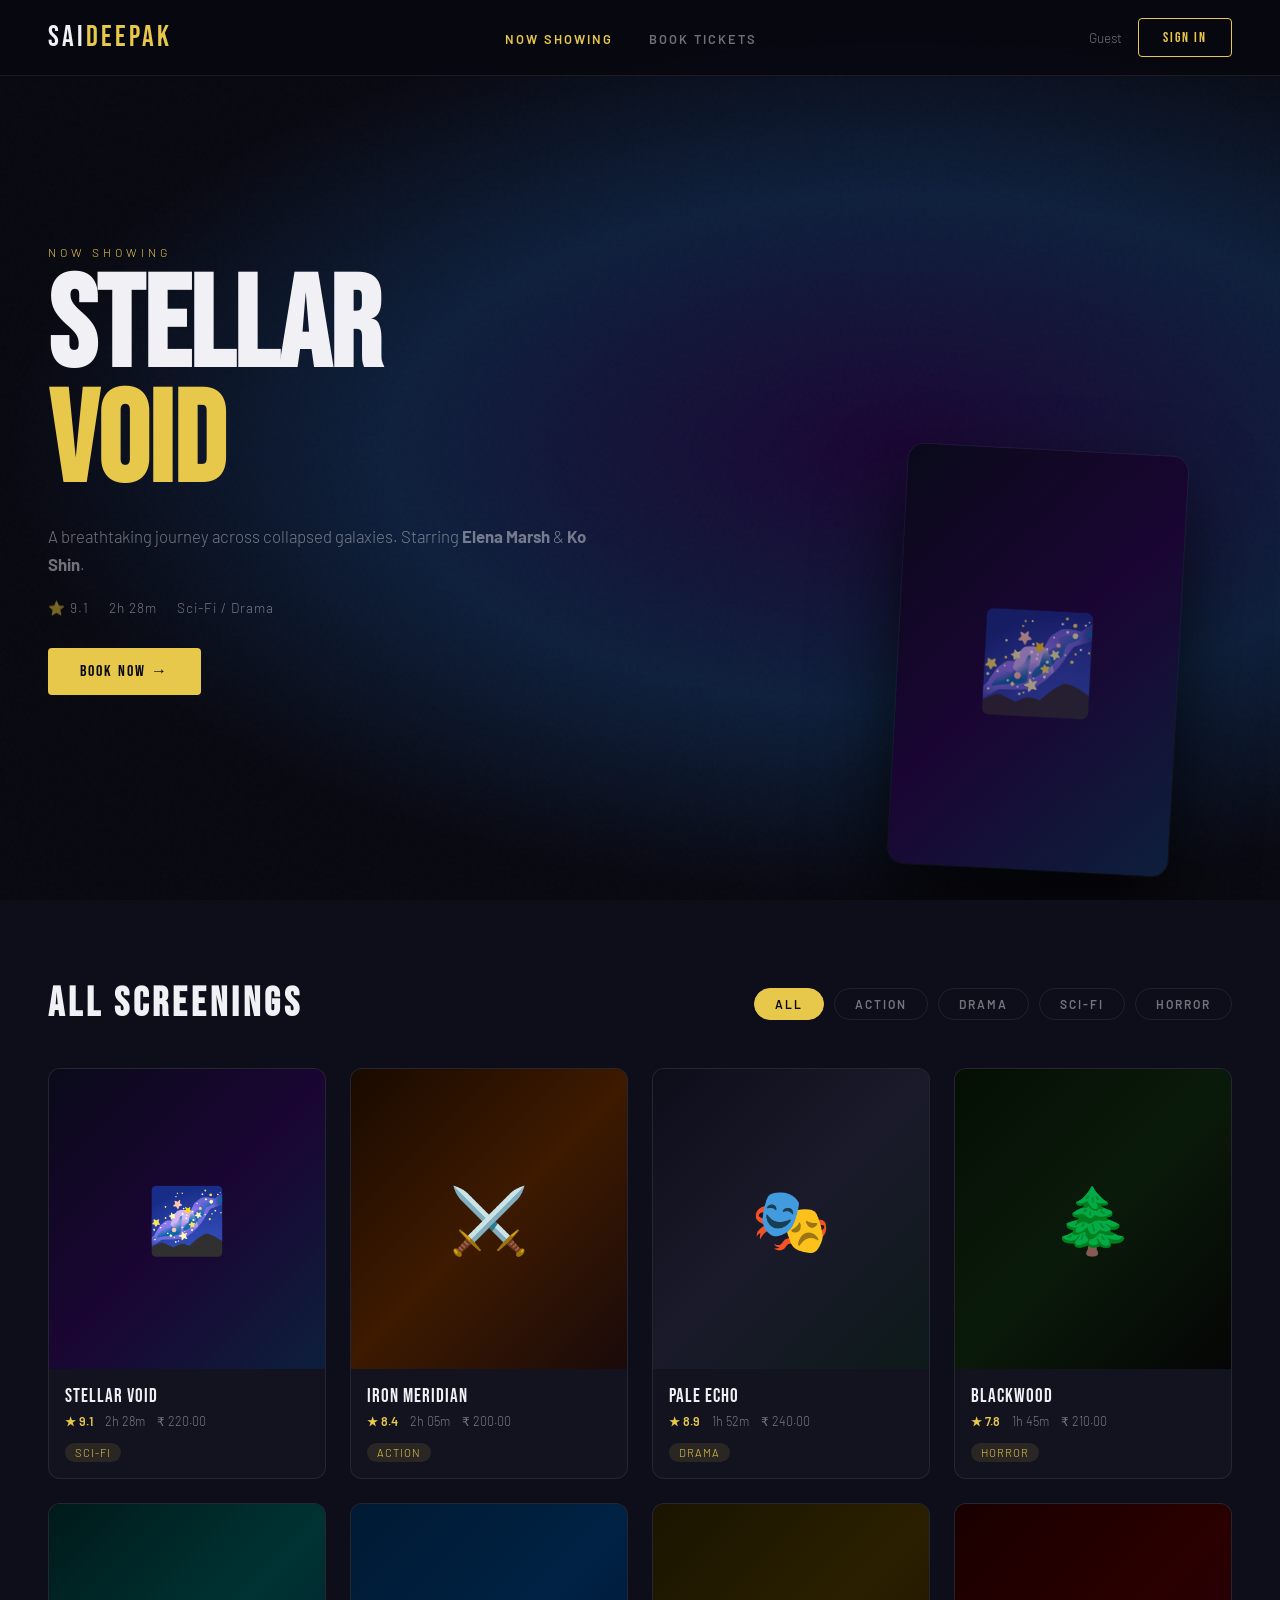
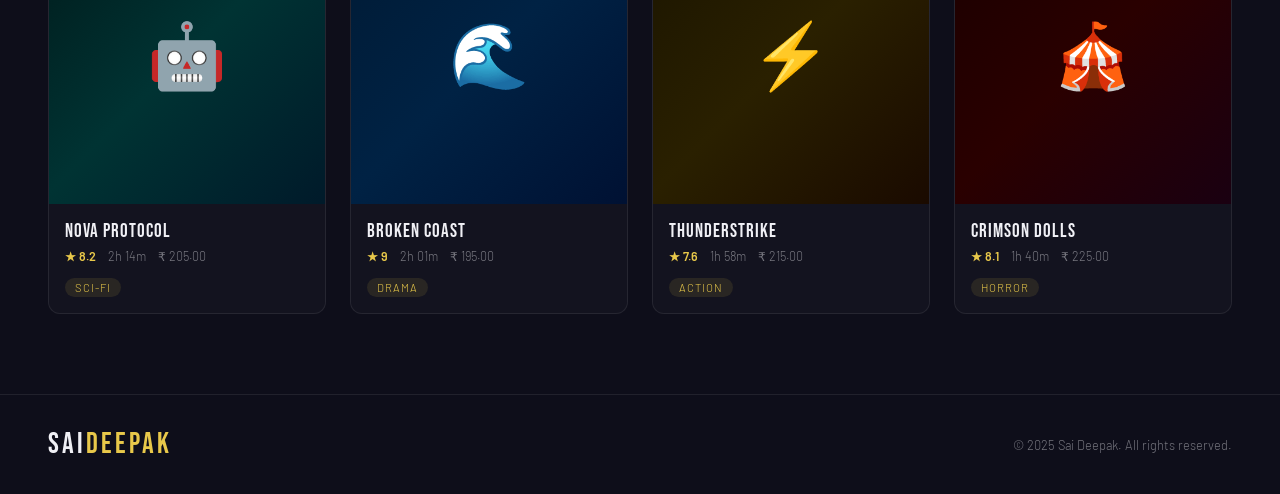
==== index.html @ ee4453c6 "Add files via upload" ====
<!DOCTYPE html>
<html lang="en">
<head>
  <meta charset="UTF-8" />
  <meta name="viewport" content="width=device-width, initial-scale=1.0"/>
  <title>Sai Deepak — Book Your Experience</title>
  <link rel="stylesheet" href="style.css"/>
  <link href="https://fonts.googleapis.com/css2?family=Bebas+Neue&family=Barlow:ital,wght@0,300;0,400;0,600;1,300&display=swap" rel="stylesheet"/>
</head>
<body>

<!-- NAV -->
<nav class="navbar">
  <div class="logo">SAI<span>DEEPAK</span></div>
  <ul class="nav-links">
    <li><a href="index.html" class="active">Now Showing</a></li>
    <li><a href="booking.html">Book Tickets</a></li>
  </ul>
  <div class="nav-user">
    <span id="userGreeting">Guest</span>
    <button class="btn-outline nav-auth-btn" onclick="openModal('loginModal')">Sign In</button>
  </div>
</nav>

<!-- HERO -->
<section class="hero">
  <div class="hero-bg">
    <div class="hero-grain"></div>
  </div>
  <div class="hero-content">
    <p class="hero-sub">NOW SHOWING</p>
    <h1 class="hero-title">STELLAR<br/><em>VOID</em></h1>
    <p class="hero-desc">A breathtaking journey across collapsed galaxies. Starring <strong>Elena Marsh</strong> & <strong>Ko Shin</strong>.</p>
    <div class="hero-meta">
      <span>⭐ 9.1</span>
      <span>2h 28m</span>
      <span>Sci-Fi / Drama</span>
    </div>
    <a href="booking.html?movie=stellar-void" class="btn-primary">BOOK NOW →</a>
  </div>
  <div class="hero-poster">
    <div class="poster-card featured">
      <div class="poster-img" style="background: linear-gradient(135deg,#0a0a1a,#1a0533,#0d1f3c);">
        <div class="poster-overlay-art">🌌</div>
      </div>
    </div>
  </div>
</section>

<!-- MOVIES GRID -->
<section class="movies-section" id="moviesSection">
  <div class="section-header">
    <h2>ALL SCREENINGS</h2>
    <div class="filter-bar">
      <button class="filter-btn active" onclick="filterMovies('all',this)">All</button>
      <button class="filter-btn" onclick="filterMovies('action',this)">Action</button>
      <button class="filter-btn" onclick="filterMovies('drama',this)">Drama</button>
      <button class="filter-btn" onclick="filterMovies('sci-fi',this)">Sci-Fi</button>
      <button class="filter-btn" onclick="filterMovies('horror',this)">Horror</button>
    </div>
  </div>
  <div class="movies-grid" id="moviesGrid"></div>
</section>

<!-- MY BOOKINGS SECTION -->
<section class="my-bookings-section hidden" id="myBookings">
  <div class="section-header">
    <h2>MY BOOKINGS</h2>
  </div>
  <div id="bookingsList" class="bookings-list"></div>
</section>

<!-- LOGIN MODAL -->
<div class="modal-overlay hidden" id="loginModal">
  <div class="modal">
    <button class="modal-close" onclick="closeModal('loginModal')">✕</button>
    <h2>SIGN IN</h2>
    <form id="loginForm" onsubmit="handleLogin(event)" autocomplete="on">
      <div class="form-group">
        <label>Email</label>
        <input type="email" id="loginEmail" placeholder="you@email.com" required/>
      </div>
      <div class="form-group">
        <label>Password</label>
        <input type="password" id="loginPassword" placeholder="••••••••" required/>
      </div>
      <button type="submit" class="btn-primary full-width">Sign In</button>
      <p class="form-switch">No account? <a href="#" onclick="switchModal('loginModal','registerModal')">Register</a></p>
    </form>
  </div>
</div>

<!-- REGISTER MODAL -->
<div class="modal-overlay hidden" id="registerModal">
  <div class="modal">
    <button class="modal-close" onclick="closeModal('registerModal')">✕</button>
    <h2>CREATE ACCOUNT</h2>
    <form id="registerForm" onsubmit="handleRegister(event)">
      <div class="form-group">
        <label>Full Name</label>
        <input type="text" id="regName" placeholder="Your Name" required/>
      </div>
      <div class="form-group">
        <label>Email</label>
        <input type="email" id="regEmail" placeholder="you@email.com" required/>
      </div>
      <div class="form-group">
        <label>Password</label>
        <input type="password" id="regPassword" placeholder="••••••••" required/>
      </div>
      <button type="submit" class="btn-primary full-width">Create Account</button>
      <p class="form-switch">Have an account? <a href="#" onclick="switchModal('registerModal','loginModal')">Sign In</a></p>
    </form>
  </div>
</div>

<!-- TOAST -->
<div class="toast hidden" id="toast"></div>

<footer class="footer">
  <div class="footer-inner">
    <div class="logo">SAI<span>DEEPAK</span></div>
    <p>© 2025 Sai Deepak. All rights reserved.</p>
  </div>
</footer>

<script src="app.js"></script>
</body>
</html>
---- style.css ----
/* ===== CSS VARIABLES ===== */
:root {
  --black: #080810;
  --dark: #0e0e1a;
  --card: #13131f;
  --card2: #1a1a2a;
  --border: rgba(255,255,255,0.08);
  --gold: #e8c84a;
  --gold2: #f5d76e;
  --red: #e63946;
  --white: #f0f0f5;
  --muted: rgba(240,240,245,0.45);
  --font-display: 'Bebas Neue', sans-serif;
  --font-body: 'Barlow', sans-serif;
  --radius: 12px;
  --transition: 0.25s cubic-bezier(0.4,0,0.2,1);
}

*, *::before, *::after { box-sizing: border-box; margin: 0; padding: 0; }

html { scroll-behavior: smooth; }

body {
  background: var(--black);
  color: var(--white);
  font-family: var(--font-body);
  font-weight: 300;
  min-height: 100vh;
  overflow-x: hidden;
}

a { color: inherit; text-decoration: none; }

/* ===== SCROLLBAR ===== */
::-webkit-scrollbar { width: 6px; }
::-webkit-scrollbar-track { background: var(--dark); }
::-webkit-scrollbar-thumb { background: var(--gold); border-radius: 3px; }

/* ===== NAVBAR ===== */
.navbar {
  position: fixed; top: 0; left: 0; right: 0; z-index: 100;
  display: flex; align-items: center; justify-content: space-between;
  padding: 18px 48px;
  background: rgba(8,8,16,0.85);
  backdrop-filter: blur(20px);
  border-bottom: 1px solid var(--border);
}

.logo {
  font-family: var(--font-display);
  font-size: 1.8rem;
  letter-spacing: 3px;
  color: var(--white);
}
.logo span { color: var(--gold); }
.logo a { text-decoration: none; }

.nav-links {
  display: flex; gap: 36px; list-style: none;
}
.nav-links a {
  font-size: 0.8rem;
  font-weight: 600;
  letter-spacing: 2px;
  text-transform: uppercase;
  color: var(--muted);
  transition: color var(--transition);
}
.nav-links a:hover, .nav-links a.active { color: var(--gold); }

.nav-user {
  display: flex; align-items: center; gap: 16px;
  font-size: 0.85rem; color: var(--muted);
}

/* ===== BUTTONS ===== */
.btn-primary {
  display: inline-block;
  padding: 14px 32px;
  background: var(--gold);
  color: var(--black);
  font-family: var(--font-display);
  font-size: 1rem;
  letter-spacing: 2px;
  border: none; border-radius: 4px;
  cursor: pointer;
  transition: background var(--transition), transform var(--transition), box-shadow var(--transition);
}
.btn-primary:hover {
  background: var(--gold2);
  transform: translateY(-2px);
  box-shadow: 0 8px 30px rgba(232,200,74,0.35);
}
.btn-primary:active { transform: translateY(0); }
.btn-primary.full-width { width: 100%; text-align: center; margin-top: 8px; }

.btn-outline {
  display: inline-block;
  padding: 10px 24px;
  background: transparent;
  color: var(--gold);
  font-family: var(--font-display);
  font-size: 0.9rem;
  letter-spacing: 2px;
  border: 1px solid var(--gold);
  border-radius: 4px;
  cursor: pointer;
  transition: all var(--transition);
}
.btn-outline:hover { background: var(--gold); color: var(--black); }

/* ===== HERO ===== */
.hero {
  min-height: 100vh;
  display: flex; align-items: center;
  padding: 120px 48px 80px;
  position: relative; overflow: hidden;
}
.hero-bg {
  position: absolute; inset: 0;
  background: radial-gradient(ellipse at 70% 50%, #1a0533 0%, #0d1f3c 40%, #080810 70%);
  z-index: 0;
}
.hero-grain {
  position: absolute; inset: 0;
  background-image: url("data:image/svg+xml,%3Csvg viewBox='0 0 256 256' xmlns='http://www.w3.org/2000/svg'%3E%3Cfilter id='noise'%3E%3CfeTurbulence type='fractalNoise' baseFrequency='0.9' numOctaves='4' stitchTiles='stitch'/%3E%3C/filter%3E%3Crect width='100%25' height='100%25' filter='url(%23noise)' opacity='0.04'/%3E%3C/svg%3E");
  opacity: 0.5;
}

.hero-content {
  position: relative; z-index: 2;
  max-width: 560px;
  animation: fadeInUp 0.8s ease both;
}
.hero-sub {
  font-size: 0.75rem; letter-spacing: 4px;
  color: var(--gold); margin-bottom: 12px;
}
.hero-title {
  font-family: var(--font-display);
  font-size: clamp(4rem, 10vw, 8rem);
  line-height: 0.9;
  color: var(--white);
  margin-bottom: 20px;
}
.hero-title em { color: var(--gold); font-style: normal; }
.hero-desc { color: var(--muted); font-size: 1.05rem; line-height: 1.7; margin-bottom: 20px; }
.hero-meta {
  display: flex; gap: 20px; margin-bottom: 32px;
  font-size: 0.85rem; color: var(--muted); letter-spacing: 1px;
}

.hero-poster {
  position: absolute; right: 8%; top: 50%;
  transform: translateY(-50%);
  z-index: 2;
  animation: fadeInRight 0.9s ease 0.2s both;
}
.poster-card.featured {
  width: 280px; height: 420px;
  border-radius: 16px; overflow: hidden;
  box-shadow: 0 40px 80px rgba(0,0,0,0.7), 0 0 0 1px rgba(255,255,255,0.06);
  transform: rotate(3deg);
}
.poster-img {
  width: 100%; height: 100%;
  display: flex; align-items: center; justify-content: center;
}
.poster-overlay-art { font-size: 6rem; opacity: 0.6; }

/* ===== MOVIES SECTION ===== */
.movies-section {
  padding: 80px 48px;
  background: var(--dark);
}

.section-header {
  display: flex; align-items: center; justify-content: space-between;
  margin-bottom: 40px;
}
.section-header h2 {
  font-family: var(--font-display);
  font-size: 2.5rem; letter-spacing: 4px;
}

.filter-bar { display: flex; gap: 10px; flex-wrap: wrap; }
.filter-btn {
  padding: 8px 20px;
  background: transparent;
  color: var(--muted);
  border: 1px solid var(--border);
  border-radius: 100px;
  font-size: 0.75rem; letter-spacing: 2px;
  font-family: var(--font-body); font-weight: 600;
  text-transform: uppercase;
  cursor: pointer;
  transition: all var(--transition);
}
.filter-btn:hover, .filter-btn.active {
  background: var(--gold); color: var(--black);
  border-color: var(--gold);
}

.movies-grid {
  display: grid;
  grid-template-columns: repeat(auto-fill, minmax(220px, 1fr));
  gap: 24px;
}

.movie-card {
  background: var(--card);
  border-radius: var(--radius);
  overflow: hidden;
  border: 1px solid var(--border);
  transition: transform var(--transition), box-shadow var(--transition);
  cursor: pointer;
  animation: fadeInUp 0.5s ease both;
}
.movie-card:hover {
  transform: translateY(-6px);
  box-shadow: 0 20px 50px rgba(0,0,0,0.6);
}
.movie-thumb {
  height: 300px;
  display: flex; align-items: center; justify-content: center;
  font-size: 4rem;
  position: relative; overflow: hidden;
}
.movie-thumb-overlay {
  position: absolute; inset: 0;
  background: linear-gradient(to top, rgba(0,0,0,0.8), transparent);
  display: flex; align-items: flex-end; padding: 16px;
  opacity: 0; transition: opacity var(--transition);
}
.movie-card:hover .movie-thumb-overlay { opacity: 1; }

.movie-info { padding: 16px; }
.movie-title { font-family: var(--font-display); font-size: 1.2rem; letter-spacing: 1px; margin-bottom: 6px; }
.movie-meta { font-size: 0.78rem; color: var(--muted); display: flex; gap: 12px; margin-bottom: 12px; }
.movie-rating { color: var(--gold); font-weight: 600; }
.movie-genre-tag {
  display: inline-block;
  padding: 3px 10px;
  background: rgba(232,200,74,0.1);
  color: var(--gold);
  border-radius: 100px;
  font-size: 0.7rem; letter-spacing: 1px; text-transform: uppercase;
}

/* ===== MY BOOKINGS ===== */
.my-bookings-section { padding: 80px 48px; }

.bookings-list { display: flex; flex-direction: column; gap: 16px; }

.booking-item {
  background: var(--card);
  border: 1px solid var(--border);
  border-radius: var(--radius);
  padding: 20px 24px;
  display: flex; align-items: center; gap: 20px;
}
.booking-item-icon { font-size: 2.5rem; }
.booking-item-info h3 { font-family: var(--font-display); font-size: 1.3rem; letter-spacing: 1px; }
.booking-item-info p { color: var(--muted); font-size: 0.85rem; margin-top: 4px; }
.booking-badge {
  margin-left: auto;
  background: rgba(232,200,74,0.15);
  color: var(--gold);
  padding: 6px 14px;
  border-radius: 100px;
  font-size: 0.75rem; letter-spacing: 1px; font-weight: 600;
}

/* ===== BOOKING PAGE ===== */
.booking-page {
  min-height: 100vh;
  padding: 120px 48px 80px;
  background: var(--black);
}

.booking-container { max-width: 860px; margin: 0 auto; }

.steps {
  display: flex; align-items: center; margin-bottom: 56px;
}
.step {
  display: flex; align-items: center; gap: 10px;
  font-size: 0.8rem; letter-spacing: 2px; text-transform: uppercase;
  color: var(--muted); font-weight: 600;
  transition: color var(--transition);
}
.step span {
  font-family: var(--font-display); font-size: 1.3rem;
  color: var(--border);
  transition: color var(--transition);
}
.step.active { color: var(--white); }
.step.active span { color: var(--gold); }
.step.done { color: var(--gold); }
.step-line { flex: 1; height: 1px; background: var(--border); margin: 0 20px; }

.booking-step h2 {
  font-family: var(--font-display);
  font-size: 2.2rem; letter-spacing: 3px;
  margin-bottom: 32px;
}

/* Movie Select */
.movie-select-grid {
  display: grid;
  grid-template-columns: repeat(auto-fill, minmax(180px, 1fr));
  gap: 16px; margin-bottom: 40px;
}
.movie-select-card {
  background: var(--card);
  border: 2px solid var(--border);
  border-radius: var(--radius);
  padding: 16px; cursor: pointer;
  transition: all var(--transition);
  text-align: center;
}
.movie-select-card:hover { border-color: rgba(232,200,74,0.4); }
.movie-select-card.selected { border-color: var(--gold); background: rgba(232,200,74,0.07); }
.movie-select-card .card-emoji { font-size: 2.5rem; margin-bottom: 10px; }
.movie-select-card h4 { font-family: var(--font-display); font-size: 1rem; letter-spacing: 1px; }
.movie-select-card p { font-size: 0.75rem; color: var(--muted); margin-top: 4px; }

/* Date & Time Pills */
.showtime-section h3 {
  font-family: var(--font-display);
  font-size: 1.1rem; letter-spacing: 2px; color: var(--muted);
  margin-bottom: 14px; margin-top: 28px;
}
.date-pills, .time-pills { display: flex; gap: 10px; flex-wrap: wrap; margin-bottom: 12px; }
.date-pill, .time-pill {
  padding: 10px 20px;
  background: var(--card);
  border: 1px solid var(--border);
  border-radius: 8px;
  cursor: pointer; font-size: 0.85rem;
  transition: all var(--transition);
}
.date-pill:hover, .time-pill:hover { border-color: var(--gold); color: var(--gold); }
.date-pill.selected, .time-pill.selected {
  background: var(--gold); color: var(--black);
  border-color: var(--gold); font-weight: 600;
}
.time-pill span { font-size: 0.7rem; color: var(--muted); display: block; }
.time-pill.selected span { color: rgba(0,0,0,0.6); }

/* SEAT MAP */
.screen-label {
  text-align: center; font-size: 0.75rem; letter-spacing: 6px;
  color: var(--muted); margin-bottom: 32px;
  padding-bottom: 16px;
  border-bottom: 2px solid rgba(255,255,255,0.06);
}

.seat-map {
  display: flex; flex-direction: column; gap: 10px;
  align-items: center; margin-bottom: 24px;
}
.seat-row { display: flex; gap: 8px; align-items: center; }
.seat-row-label {
  width: 24px; text-align: right;
  font-size: 0.7rem; color: var(--muted); margin-right: 8px;
  font-weight: 600;
}
.seat {
  width: 36px; height: 30px;
  background: var(--card2);
  border: 1px solid var(--border);
  border-radius: 6px 6px 3px 3px;
  cursor: pointer;
  transition: all 0.15s ease;
  position: relative;
}
.seat:hover:not(.taken) { background: rgba(232,200,74,0.25); border-color: var(--gold); }
.seat.selected { background: var(--gold); border-color: var(--gold2); }
.seat.taken { background: rgba(230,57,70,0.2); border-color: rgba(230,57,70,0.3); cursor: not-allowed; }
.seat-gap { width: 20px; }

.seat-legend { display: flex; gap: 24px; justify-content: center; margin-bottom: 20px; font-size: 0.8rem; color: var(--muted); }
.seat-demo {
  display: inline-block; width: 20px; height: 16px;
  border-radius: 3px; border: 1px solid; margin-right: 6px;
  vertical-align: middle;
}
.seat-demo.available { background: var(--card2); border-color: var(--border); }
.seat-demo.selected { background: var(--gold); border-color: var(--gold); }
.seat-demo.taken { background: rgba(230,57,70,0.2); border-color: rgba(230,57,70,0.3); }

.seat-summary { text-align: center; font-size: 0.9rem; color: var(--muted); margin-bottom: 28px; }

.step-actions { display: flex; gap: 16px; justify-content: flex-end; margin-top: 32px; }

/* CONFIRMATION CARD */
.confirmation-card {
  background: var(--card);
  border: 1px solid var(--border);
  border-radius: var(--radius);
  padding: 24px 28px;
  margin-bottom: 28px;
}
.confirmation-card h3 { font-family: var(--font-display); font-size: 1.6rem; letter-spacing: 2px; margin-bottom: 14px; }
.confirm-row { display: flex; justify-content: space-between; padding: 8px 0; border-bottom: 1px solid var(--border); font-size: 0.9rem; }
.confirm-row:last-child { border: none; }
.confirm-row span:first-child { color: var(--muted); }
.confirm-total { margin-top: 12px; font-size: 1.1rem; font-weight: 600; color: var(--gold); }

/* FORM */
.form-group { margin-bottom: 18px; }
.form-group label { display: block; font-size: 0.75rem; letter-spacing: 2px; text-transform: uppercase; color: var(--muted); margin-bottom: 8px; font-weight: 600; }
.form-group input {
  width: 100%;
  padding: 13px 16px;
  background: var(--card);
  border: 1px solid var(--border);
  border-radius: 8px;
  color: var(--white);
  font-family: var(--font-body);
  font-size: 0.95rem;
  transition: border-color var(--transition);
}
.form-group input:focus { outline: none; border-color: var(--gold); }
.form-row { display: grid; grid-template-columns: 1fr 1fr; gap: 16px; }
.form-switch { text-align: center; margin-top: 14px; font-size: 0.85rem; color: var(--muted); }
.form-switch a { color: var(--gold); }

/* SUCCESS MODAL */
.success-modal { text-align: center; }
.success-icon { font-size: 4rem; margin-bottom: 16px; }
.success-modal h2 { font-family: var(--font-display); font-size: 2rem; letter-spacing: 3px; margin-bottom: 20px; color: var(--gold); }

/* ===== MODAL ===== */
.modal-overlay {
  position: fixed; inset: 0; z-index: 200;
  background: rgba(0,0,0,0.8); backdrop-filter: blur(8px);
  display: flex; align-items: center; justify-content: center;
  animation: fadeIn 0.2s ease;
}
.modal {
  background: var(--card);
  border: 1px solid var(--border);
  border-radius: 16px;
  padding: 40px;
  width: 100%; max-width: 440px;
  position: relative;
  animation: slideUp 0.3s ease;
}
.modal h2 { font-family: var(--font-display); font-size: 2rem; letter-spacing: 3px; margin-bottom: 28px; }
.modal-close {
  position: absolute; top: 16px; right: 16px;
  background: transparent; border: none;
  color: var(--muted); font-size: 1.2rem; cursor: pointer;
  width: 32px; height: 32px; border-radius: 50%;
  transition: all var(--transition);
}
.modal-close:hover { background: rgba(255,255,255,0.08); color: var(--white); }

/* ===== TOAST ===== */
.toast {
  position: fixed; bottom: 32px; right: 32px; z-index: 300;
  background: var(--card2);
  border: 1px solid var(--gold);
  border-radius: 8px;
  padding: 14px 24px;
  font-size: 0.9rem;
  animation: slideInRight 0.3s ease;
  max-width: 320px;
}
.toast.success { border-color: #4caf50; color: #4caf50; }
.toast.error { border-color: var(--red); color: var(--red); }

/* ===== FOOTER ===== */
.footer {
  background: var(--dark);
  border-top: 1px solid var(--border);
  padding: 32px 48px;
}
.footer-inner { display: flex; align-items: center; justify-content: space-between; }
.footer p { color: var(--muted); font-size: 0.8rem; }

/* ===== UTILITIES ===== */
.hidden { display: none !important; }

/* ===== ANIMATIONS ===== */
@keyframes fadeIn { from { opacity: 0; } to { opacity: 1; } }
@keyframes fadeInUp { from { opacity: 0; transform: translateY(30px); } to { opacity: 1; transform: translateY(0); } }
@keyframes fadeInRight { from { opacity: 0; transform: translateX(40px); } to { opacity: 1; transform: translateX(0); } }
@keyframes slideUp { from { opacity: 0; transform: translateY(40px); } to { opacity: 1; transform: translateY(0); } }
@keyframes slideInRight { from { opacity: 0; transform: translateX(30px); } to { opacity: 1; transform: translateX(0); } }

/* ===== RESPONSIVE ===== */
@media (max-width: 768px) {
  .navbar { padding: 14px 20px; }
  .nav-links { display: none; }
  .hero { padding: 100px 20px 60px; flex-direction: column; }
  .hero-poster { position: relative; right: auto; top: auto; transform: none; margin-top: 40px; }
  .hero-title { font-size: 3.5rem; }
  .movies-section, .booking-page, .my-bookings-section { padding: 60px 20px; }
  .section-header { flex-direction: column; align-items: flex-start; gap: 16px; }
  .steps { overflow-x: auto; }
  .step-line { min-width: 30px; }
  .form-row { grid-template-columns: 1fr; }
  .footer-inner { flex-direction: column; gap: 16px; text-align: center; }
}
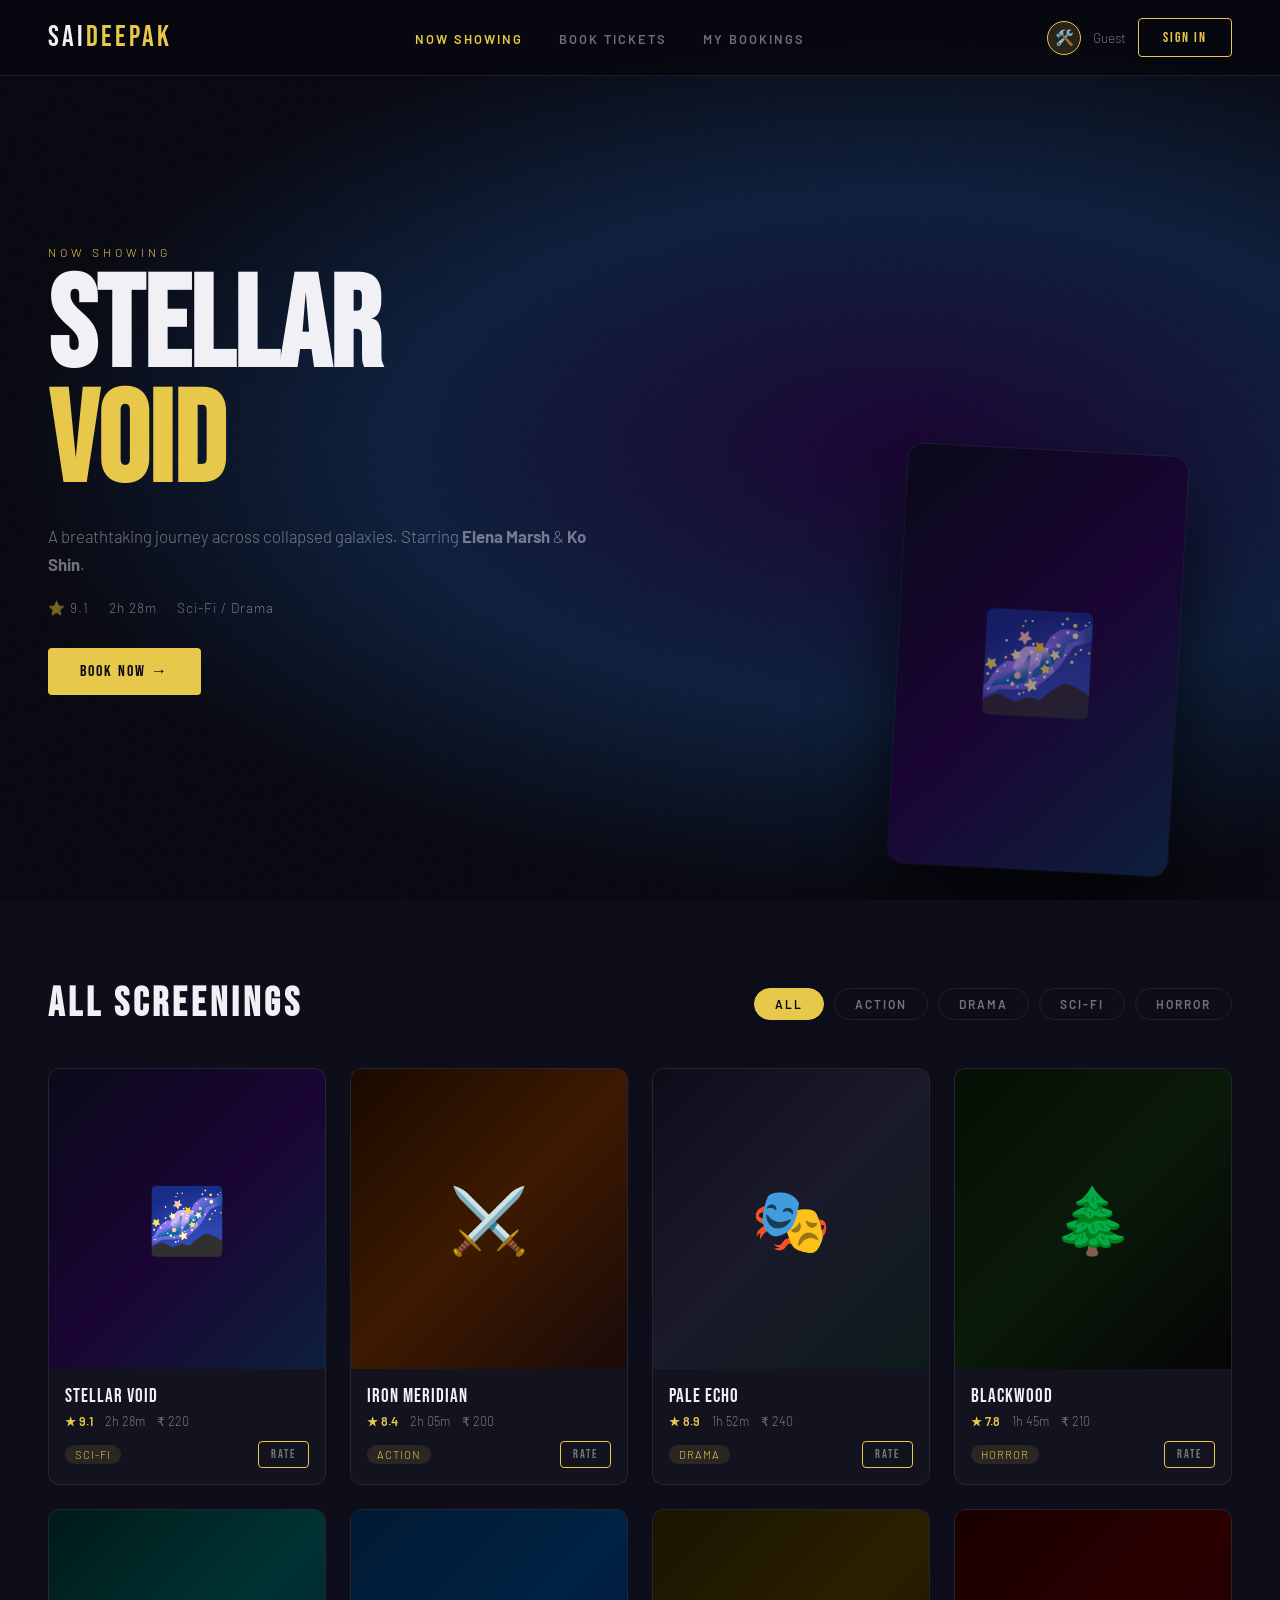
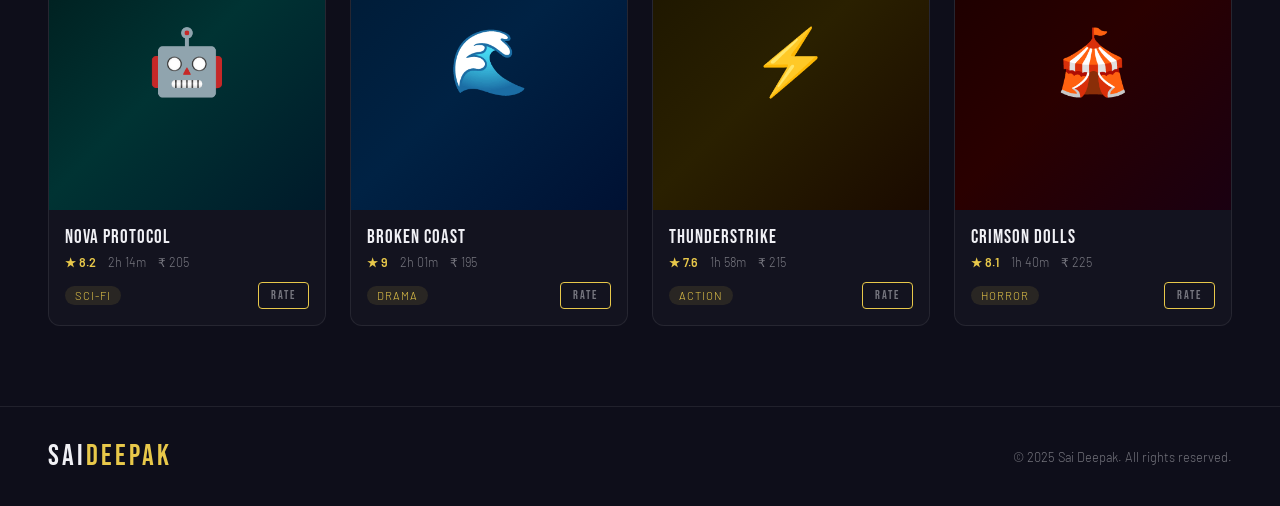
==== commit f30b3300: "Add files via upload" ====
--- a/index.html
+++ b/index.html
@@ -15,22 +15,25 @@
   <ul class="nav-links">
     <li><a href="index.html" class="active">Now Showing</a></li>
     <li><a href="booking.html">Book Tickets</a></li>
+    <li><a href="#" id="navMyBookings" onclick="showMyBookings(event)">My Bookings</a></li>
   </ul>
   <div class="nav-user">
+    <a href="admin.html" class="round-emoji-btn" id="adminBtn" title="Admin Panel">🛠️</a>
     <span id="userGreeting">Guest</span>
-    <button class="btn-outline nav-auth-btn" onclick="openModal('loginModal')">Sign In</button>
+    <button class="btn-outline nav-auth-btn" id="authBtn" onclick="openModal('loginModal')">Sign In</button>
+    <button class="btn-outline nav-auth-btn hidden" id="logoutBtn" onclick="handleLogout()">Logout</button>
   </div>
 </nav>
 
 <!-- HERO -->
-<section class="hero">
+<section class="hero" id="heroSection">
   <div class="hero-bg">
     <div class="hero-grain"></div>
   </div>
   <div class="hero-content">
     <p class="hero-sub">NOW SHOWING</p>
     <h1 class="hero-title">STELLAR<br/><em>VOID</em></h1>
-    <p class="hero-desc">A breathtaking journey across collapsed galaxies. Starring <strong>Elena Marsh</strong> & <strong>Ko Shin</strong>.</p>
+    <p class="hero-desc">A breathtaking journey across collapsed galaxies. Starring <strong>Elena Marsh</strong> &amp; <strong>Ko Shin</strong>.</p>
     <div class="hero-meta">
       <span>⭐ 9.1</span>
       <span>2h 28m</span>
@@ -63,9 +66,10 @@
 </section>
 
 <!-- MY BOOKINGS SECTION -->
-<section class="my-bookings-section hidden" id="myBookings">
+<section class="my-bookings-section hidden" id="myBookings" style="padding:80px 48px;background:var(--dark);min-height:60vh;">
   <div class="section-header">
     <h2>MY BOOKINGS</h2>
+    <button class="btn-outline" onclick="showMoviesSection()">← Back to Films</button>
   </div>
   <div id="bookingsList" class="bookings-list"></div>
 </section>
@@ -82,7 +86,7 @@
       </div>
       <div class="form-group">
         <label>Password</label>
-        <input type="password" id="loginPassword" placeholder="••••••••" required/>
+        <input type="password" id="loginPassword" placeholder="••••••••" maxlength="8" required/>
       </div>
       <button type="submit" class="btn-primary full-width">Sign In</button>
       <p class="form-switch">No account? <a href="#" onclick="switchModal('loginModal','registerModal')">Register</a></p>
@@ -106,11 +110,33 @@
       </div>
       <div class="form-group">
         <label>Password</label>
-        <input type="password" id="regPassword" placeholder="••••••••" required/>
+        <input type="password" id="regPassword" placeholder="••••••••" minlength="6" maxlength="8" required/>
       </div>
       <button type="submit" class="btn-primary full-width">Create Account</button>
       <p class="form-switch">Have an account? <a href="#" onclick="switchModal('registerModal','loginModal')">Sign In</a></p>
     </form>
+  </div>
+</div>
+
+
+<div class="modal-overlay hidden" id="ratingModal">
+  <div class="modal">
+    <button class="modal-close" onclick="closeModal('ratingModal')">✕</button>
+    <h2 id="ratingMovieTitle">RATE THIS MOVIE</h2>
+    <div style="text-align:center;margin:20px 0;">
+      <div style="font-size:3rem;margin-bottom:12px" id="ratingMovieEmoji">🎬</div>
+      <div id="ratingStars" style="font-size:2.5rem;letter-spacing:8px;cursor:pointer;margin-bottom:16px;user-select:none;display:flex;justify-content:center;gap:4px;"><span onclick="setRating(1)">☆</span><span onclick="setRating(2)">☆</span><span onclick="setRating(3)">☆</span><span onclick="setRating(4)">☆</span><span onclick="setRating(5)">☆</span></div>
+      <input type="hidden" id="ratingValue" value="0"/>
+      <p id="ratingText" style="color:var(--muted);font-size:0.9rem;margin:8px 0;">Click stars to rate</p>
+    </div>
+    <div class="form-group">
+      <label>Your Review (optional)</label>
+      <textarea id="ratingReview" placeholder="Share your thoughts about this movie..." style="resize:vertical;min-height:60px;"></textarea>
+    </div>
+    <div style="display:flex;gap:12px;">
+      <button class="btn-outline" onclick="closeModal('ratingModal')" style="flex:1;">Cancel</button>
+      <button class="btn-primary" onclick="submitRating()" style="flex:1;">SUBMIT RATING</button>
+    </div>
   </div>
 </div>
 
@@ -125,5 +151,59 @@
 </footer>
 
 <script src="app.js"></script>
+<script>
+  /* ── My Bookings toggle ── */
+  function showMyBookings(e) {
+    e.preventDefault();
+    if (!currentUser) {
+      showToast('Please sign in to view your bookings.', 'error');
+      openModal('loginModal');
+      return;
+    }
+    document.getElementById('heroSection').classList.add('hidden');
+    document.getElementById('moviesSection').classList.add('hidden');
+    document.getElementById('myBookings').classList.remove('hidden');
+    renderMyBookings();
+  }
+  function showMoviesSection() {
+    document.getElementById('heroSection').classList.remove('hidden');
+    document.getElementById('moviesSection').classList.remove('hidden');
+    document.getElementById('myBookings').classList.add('hidden');
+  }
+
+  /* ── Logout ── */
+  async function handleLogout() {
+    if (USE_PHP_API) {
+      try { await apiCall('logout', {}, 'POST'); } catch(_) {}
+    }
+    currentUser = null;
+    localStorage.removeItem('cvUser');
+    localStorage.removeItem('cvBookings');
+    refreshAuthUI();
+    showMoviesSection();
+    showToast('Signed out successfully.', 'success');
+  }
+
+  /* ── Auth UI ── */
+  function refreshAuthUI() {
+    const authBtn   = document.getElementById('authBtn');
+    const logoutBtn = document.getElementById('logoutBtn');
+    const greeting  = document.getElementById('userGreeting');
+    if (currentUser) {
+      if (greeting)  greeting.textContent = currentUser.name;
+      authBtn?.classList.add('hidden');
+      logoutBtn?.classList.remove('hidden');
+    } else {
+      if (greeting) greeting.textContent = 'Guest';
+      authBtn?.classList.remove('hidden');
+      logoutBtn?.classList.add('hidden');
+    }
+  }
+
+  /* Patch updateUserUI to also refresh buttons */
+  const _origUpdateUserUI = updateUserUI;
+  updateUserUI = function() { _origUpdateUserUI(); refreshAuthUI(); };
+  refreshAuthUI();
+</script>
 </body>
 </html>
--- a/style.css
+++ b/style.css
@@ -69,8 +69,29 @@
 .nav-links a:hover, .nav-links a.active { color: var(--gold); }
 
 .nav-user {
-  display: flex; align-items: center; gap: 16px;
+  display: flex; align-items: center; gap: 12px;
   font-size: 0.85rem; color: var(--muted);
+}
+
+.round-emoji-btn {
+  display: inline-flex;
+  align-items: center;
+  justify-content: center;
+  width: 34px;
+  height: 34px;
+  border-radius: 50%;
+  border: 1px solid var(--gold);
+  background: rgba(232,200,74,0.15);
+  color: var(--gold);
+  text-decoration: none;
+  font-size: 0.95rem;
+  transition: all var(--transition);
+}
+
+.round-emoji-btn:hover {
+  background: var(--gold);
+  color: var(--black);
+  transform: scale(1.07);
 }
 
 /* ===== BUTTONS ===== */
